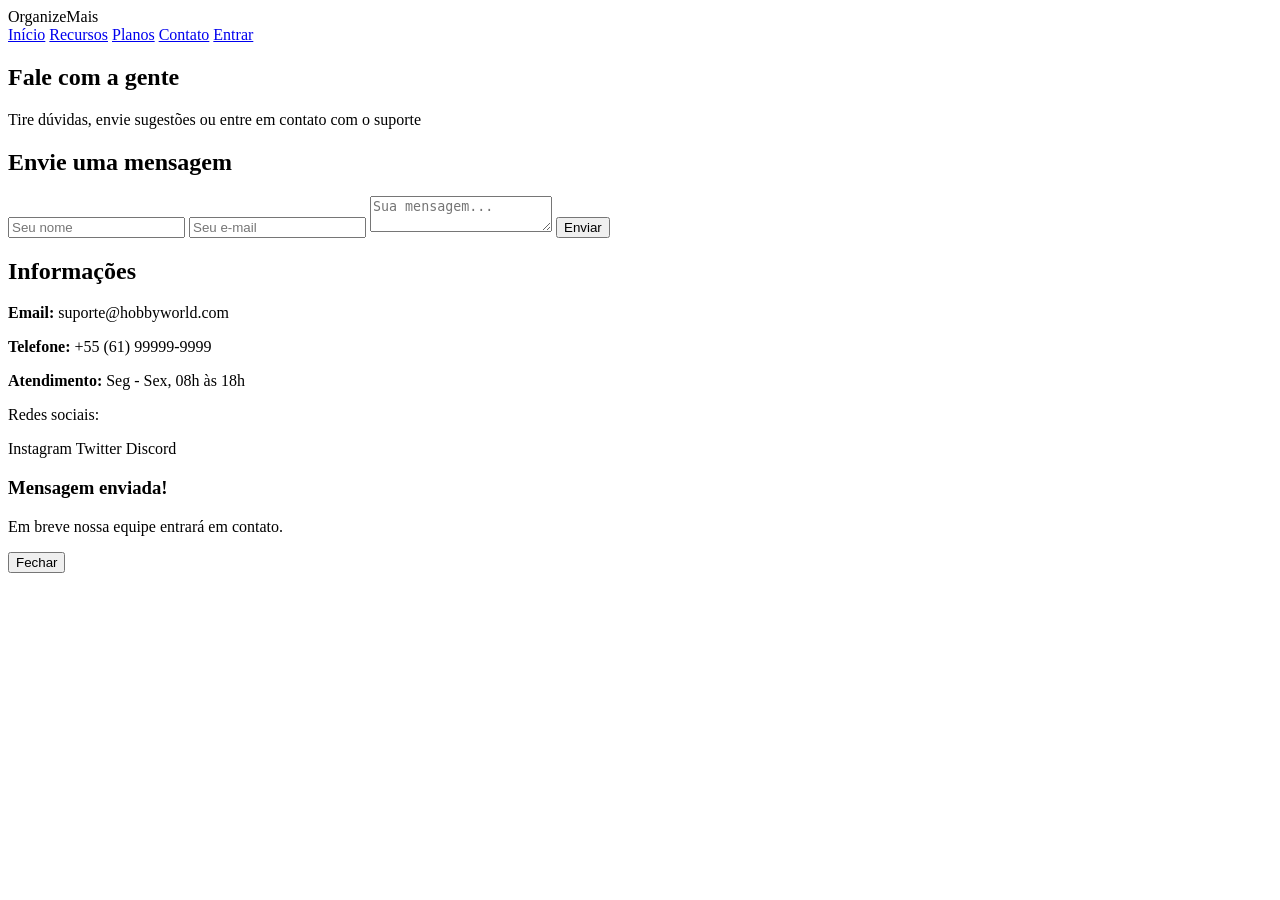
==== contato.html @ 45c62c08 "Add files via upload" ====
<!DOCTYPE html>
<html lang="pt-BR">
<head>
  <meta charset="UTF-8" />
  <meta name="viewport" content="width=device-width, initial-scale=1.0"/>
  <title>Contato</title>
  <link rel="stylesheet" href="/css/contato.css"/>
</head>
<body>

  <!-- HEADER -->
  <header class="header">
    <div class="logo">OrganizeMais</div>

    <nav class="nav">
      <a href="/index.html">Início</a>
      <a href="pages/recursos.html">Recursos</a>
      <a href="pages/planos.html">Planos</a>
      <a href="pages/contato.html" class="active">Contato</a>
      <a href="pages/entrar.html">Entrar</a>
    </nav>
  </header>

  <!-- HERO -->
  <section class="hero">
    <h1>Fale com a gente</h1>
    <p>Tire dúvidas, envie sugestões ou entre em contato com o suporte</p>
  </section>

  <!-- CONTEÚDO -->
  <section class="contact-container">

    <!-- FORM -->
    <div class="form-box">
      <h2>Envie uma mensagem</h2>

      <form onsubmit="sendMessage(event)">
        <input type="text" id="name" placeholder="Seu nome" required />
        <input type="email" id="email" placeholder="Seu e-mail" required />
        <textarea id="message" placeholder="Sua mensagem..." required></textarea>

        <button type="submit">Enviar</button>
      </form>
    </div>

    <!-- INFO -->
    <div class="info-box">
      <h2>Informações</h2>
      <p><strong>Email:</strong> suporte@hobbyworld.com</p>
      <p><strong>Telefone:</strong> +55 (61) 99999-9999</p>
      <p><strong>Atendimento:</strong> Seg - Sex, 08h às 18h</p>

      <div class="socials">
        <p>Redes sociais:</p>
        <span>Instagram</span>
        <span>Twitter</span>
        <span>Discord</span>
      </div>
    </div>

  </section>

  <!-- MODAL -->
  <div class="modal" id="modal">
    <div class="modal-content">
      <h3>Mensagem enviada!</h3>
      <p>Em breve nossa equipe entrará em contato.</p>
      <button onclick="closeModal()">Fechar</button>
    </div>
  </div>

  <script src="contato.js"></script>
</body>
</html>
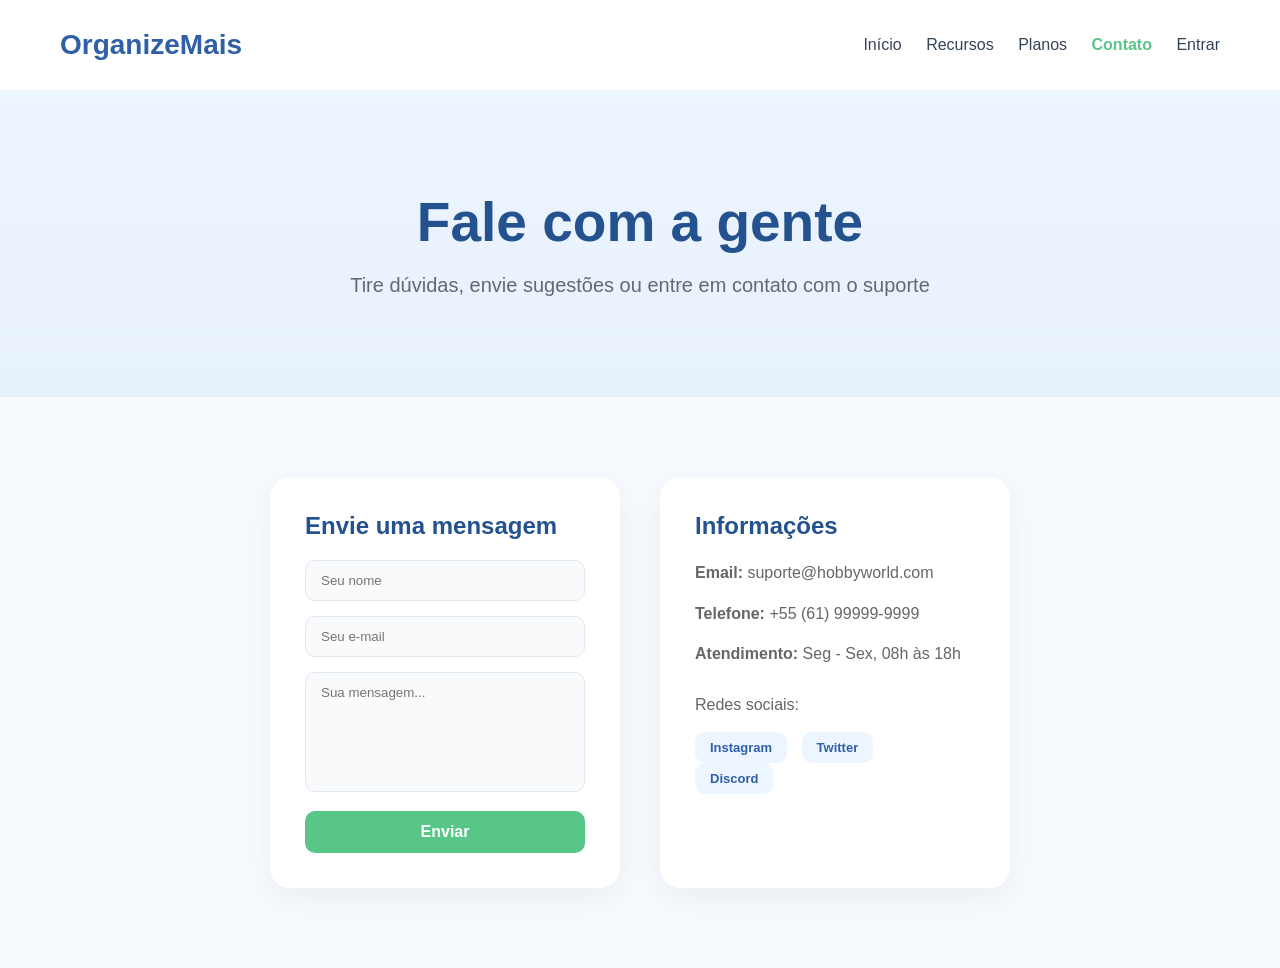
==== commit 662fbcb1: "Fix HTML encoding issues in contato.html" ====
--- a/contato.html
+++ b/contato.html
@@ -4,7 +4,7 @@
   <meta charset="UTF-8" />
   <meta name="viewport" content="width=device-width, initial-scale=1.0"/>
   <title>Contato</title>
-  <link rel="stylesheet" href="/css/contato.css"/>
+  <link rel="stylesheet" href="contato.css"/>
 </head>
 <body>
 
@@ -13,11 +13,11 @@
     <div class="logo">OrganizeMais</div>
 
     <nav class="nav">
-      <a href="/index.html">Início</a>
-      <a href="pages/recursos.html">Recursos</a>
-      <a href="pages/planos.html">Planos</a>
-      <a href="pages/contato.html" class="active">Contato</a>
-      <a href="pages/entrar.html">Entrar</a>
+      <a href="index.html">Início</a>
+      <a href="recursos.html">Recursos</a>
+      <a href="planos.html">Planos</a>
+      <a href="contato.html" class="active">Contato</a>
+      <a href="entrar.html">Entrar</a>
     </nav>
   </header>
 
@@ -71,4 +71,4 @@
 
   <script src="contato.js"></script>
 </body>
-</html>+</html>
--- a/contato.css
+++ b/contato.css
@@ -0,0 +1,184 @@
+* {
+  margin: 0;
+  padding: 0;
+  box-sizing: border-box;
+  font-family: Poppins, sans-serif; /* Alinhado com o primeiro CSS */
+}
+
+body {
+  background: #f6f9fd; /* Cor de fundo idêntica */
+  color: #345;        /* Cor do texto padrão */
+}
+
+/* HEADER */
+.header {
+  display: flex;
+  justify-content: space-between;
+  padding: 20px 60px;
+  background: #fff; /* Fundo branco do primeiro header */
+  align-items: center;
+  height: 90px;     /* Altura padronizada */
+}
+
+.logo {
+  font-size: 28px;    /* Tamanho do primeiro logo */
+  font-weight: 700;
+  color: #2f5fa6;     /* Azul principal do logo */
+}
+
+.nav a {
+  color: #345;        /* Cor do menu padrão */
+  margin-left: 20px;
+  text-decoration: none;
+  transition: .3s;
+}
+
+.nav a:hover,
+.nav .active {
+  color: #58c687 !important; /* Verde ativo */
+  font-weight: 600;
+}
+
+/* HERO */
+.hero {
+  text-align: center;
+  padding: 100px 20px; /* Alinhado ao padding do primeiro */
+  background: linear-gradient(180deg, #edf5ff, #e7f1fc); /* Gradiente do primeiro hero */
+}
+
+.hero h1 {
+  font-size: 55px;    /* Tamanho do h1 do primeiro hero */
+  color: #24528f;     /* Azul escuro dos títulos */
+}
+
+.hero p {
+  font-size: 20px;    /* Tamanho do p do primeiro hero */
+  color: #667;
+  max-width: 700px;
+  margin: 20px auto 0 auto;
+}
+
+/* CONTAINER */
+.contact-container {
+  display: flex;
+  justify-content: center;
+  gap: 40px;
+  padding: 80px 40px; /* Padrão de espaçamento das seções */
+  flex-wrap: wrap;
+}
+
+/* FORM & INFO BOX */
+.form-box, .info-box {
+  background: white; /* Caixas brancas como os feature-cards */
+  padding: 35px;
+  border-radius: 20px; /* Bordas mais arredondadas (20px) */
+  width: 350px;       /* Um pouco mais largo para acomodar bem o Poppins */
+  box-shadow: 0 10px 30px rgba(0,0,0,.05); /* Sombra suave idêntica */
+}
+
+.form-box h2,
+.info-box h2 {
+  margin-bottom: 20px;
+  font-size: 24px;
+  color: #24528f; /* Azul dos títulos */
+}
+
+/* INPUTS e TEXTAREA */
+input, textarea {
+  width: 100%;
+  margin-bottom: 15px;
+  padding: 12px 15px;
+  border: 1px solid #e2e8f0; /* Borda sutil para campos em fundo branco */
+  background: #f8fafc;       /* Fundo levemente cinza para os inputs */
+  border-radius: 10px;       /* Arredondamento suave */
+  outline: none;
+  font-family: Poppins, sans-serif;
+  color: #345;
+  transition: 0.3s;
+}
+
+input:focus, textarea:focus {
+  border-color: #2f5fa6;     /* Destaca com o azul principal ao focar */
+}
+
+textarea {
+  height: 120px;
+  resize: none;
+}
+
+/* BOTÃO */
+button {
+  width: 100%;
+  padding: 12px;
+  background: #58c687; /* Verde principal */
+  color: white;        /* Texto branco */
+  border: none;
+  cursor: pointer;
+  border-radius: 10px; /* Arredondamento do botão */
+  font-weight: bold;
+  font-size: 16px;
+  transition: .3s;
+}
+
+button:hover {
+  background: #46b374; /* Tom de verde para o hover */
+}
+
+/* INFO */
+.info-box p {
+  margin: 15px 0;
+  color: #666; /* Cor do texto corrido */
+  line-height: 1.6;
+}
+
+.socials {
+  margin-top: 25px;
+}
+
+.socials span {
+  display: inline-block;
+  margin-right: 10px;
+  padding: 8px 15px;
+  background: #edf5ff; /* Fundo azul bem claro */
+  border-radius: 10px;
+  font-size: 13px;
+  font-weight: 600;
+  color: #2f5fa6;      /* Texto no azul principal */
+}
+
+/* MODAL */
+.modal {
+  position: fixed;
+  top: 0;
+  left: 0;
+  width: 100%;
+  height: 100%;
+  background: rgba(47, 95, 166, 0.3); /* Overlay usando o azul translúcido */
+  display: none;
+  justify-content: center;
+  align-items: center;
+  backdrop-filter: blur(4px); /* Efeito moderno de desfoque */
+}
+
+.modal-content {
+  background: white;
+  padding: 40px;
+  border-radius: 20px;
+  text-align: center;
+  box-shadow: 0 20px 40px rgba(0,0,0,.1);
+}
+
+/* Responsividade */
+@media(max-width: 900px) {
+  .hero h1 {
+    font-size: 38px;
+  }
+  .contact-container {
+    flex-direction: column;
+    align-items: center;
+  }
+  .form-box, .info-box {
+    width: 100%;
+    max-width: 400px;
+  }
+}
